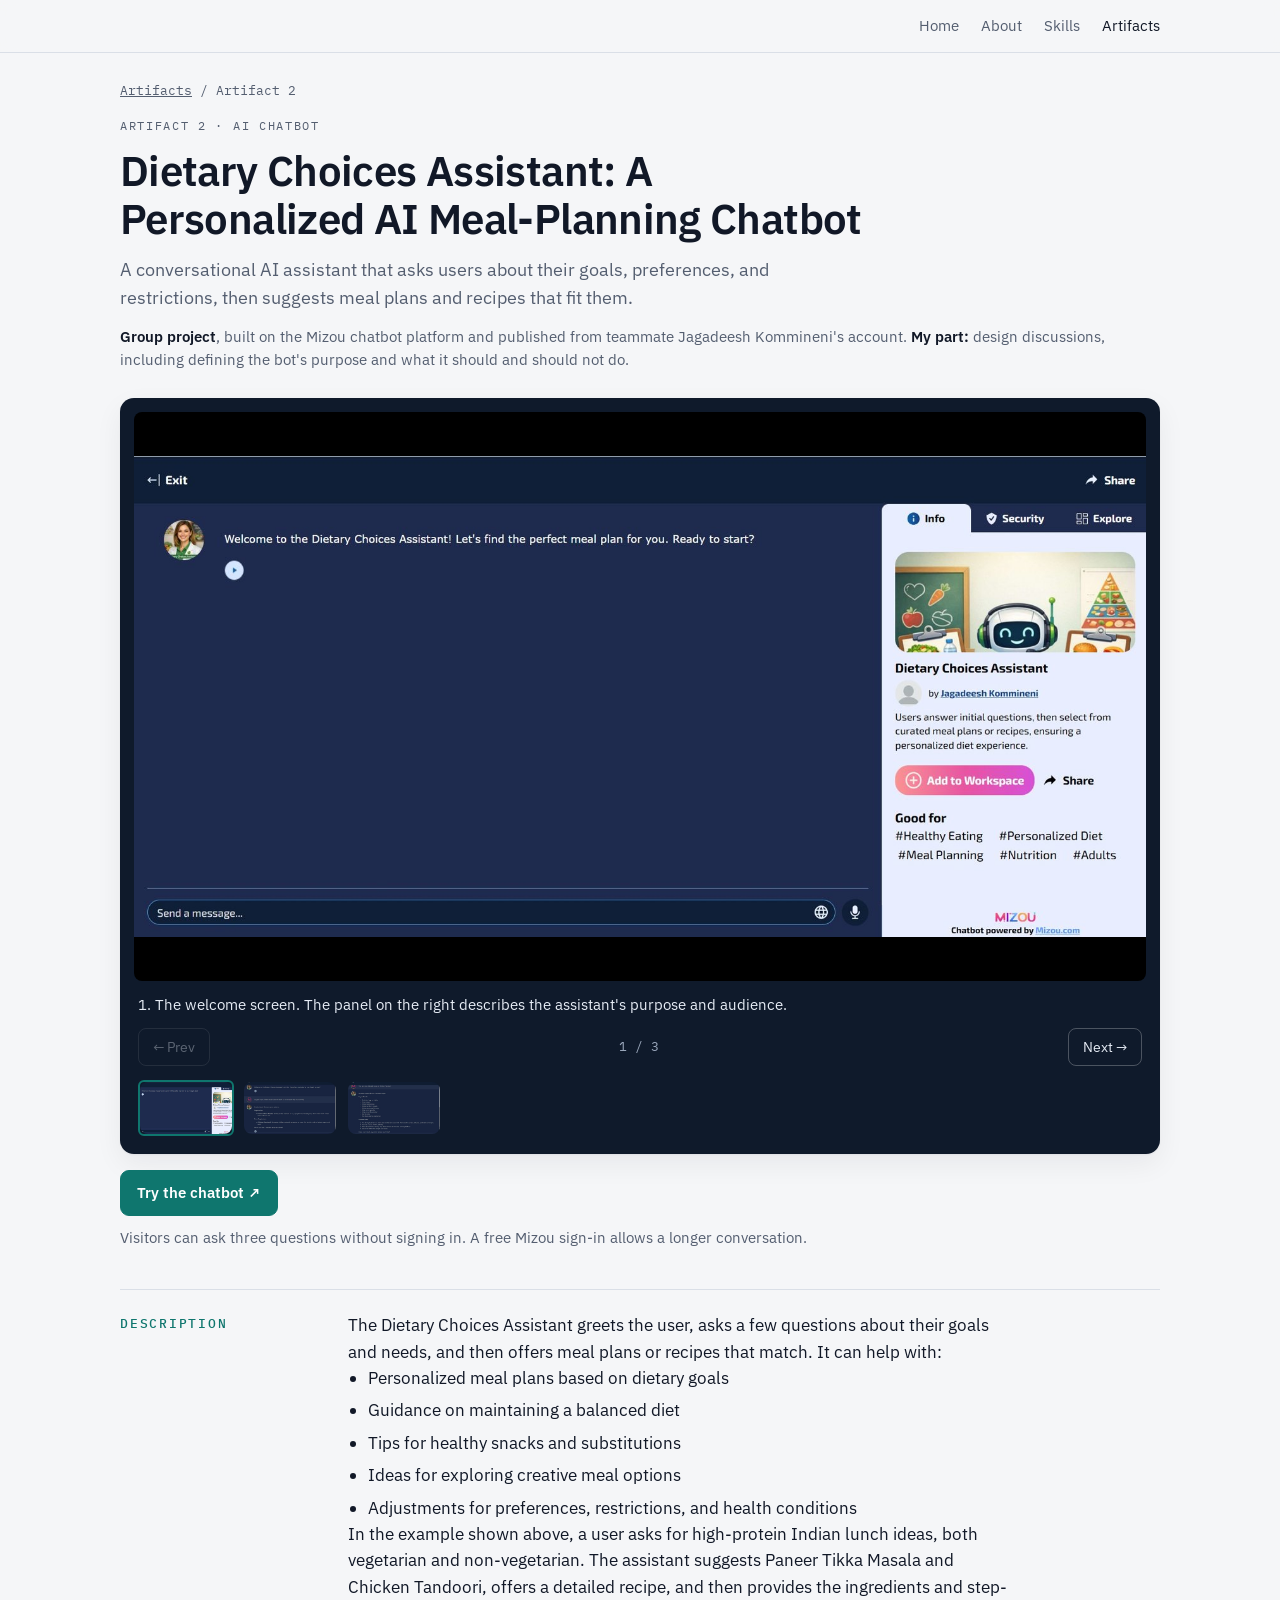
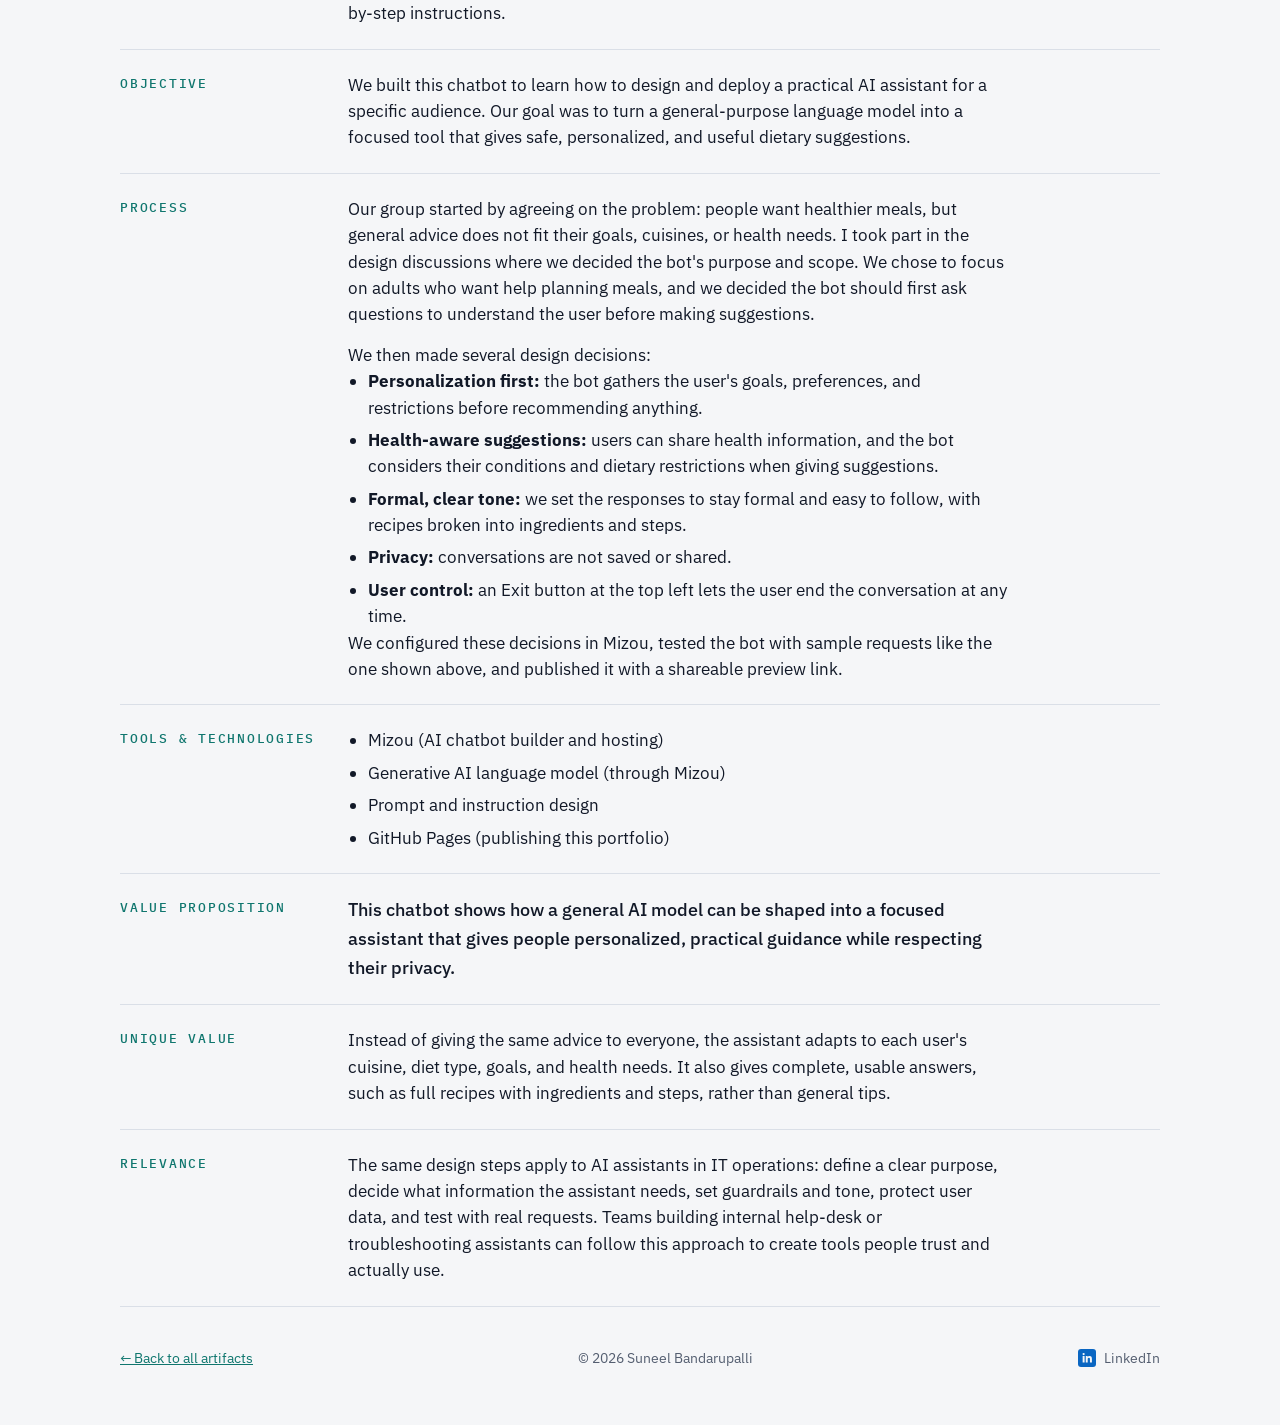
==== artifacts/dietary-choices-assistant/index.html @ efc58084 "Add Artifact 2: Dietary Choices Assistant chatbot" ====
<!doctype html>
<html lang="en">
<head>
<meta charset="utf-8">
<meta name="viewport" content="width=device-width,initial-scale=1">
<title>Dietary Choices Assistant | Suneel Bandarupalli</title>
<meta name="description" content="Artifact 2: an AI chatbot that gives personalized meal plans and recipes based on each user's goals, preferences, and dietary restrictions.">
<link rel="preconnect" href="https://fonts.googleapis.com">
<link rel="preconnect" href="https://fonts.gstatic.com" crossorigin>
<link rel="stylesheet" href="https://fonts.googleapis.com/css2?family=IBM+Plex+Mono:wght@400;500&family=IBM+Plex+Sans:wght@400;500;600&display=swap">
<link rel="stylesheet" href="../../assets/css/style.css">
</head>
<body>

<nav class="nav" aria-label="Main">
  <div class="wrap">
    <ul>
      <li><a href="../../">Home</a></li>
      <li><a href="../../#about">About</a></li>
      <li><a href="../../#skills">Skills</a></li>
      <li><a href="../../#artifacts" aria-current="page">Artifacts</a></li>
    </ul>
  </div>
</nav>

<main class="wrap">
  <p class="crumbs"><a href="../../#artifacts">Artifacts</a> / Artifact 2</p>

  <div class="art-head">
    <span class="label">Artifact 2 · AI chatbot</span>
    <h1>Dietary Choices Assistant: A Personalized AI Meal-Planning Chatbot</h1>
    <p class="intro">A conversational AI assistant that asks users about their goals, preferences, and restrictions, then suggests meal plans and recipes that fit them.</p>
    <p class="team"><b>Group project</b>, built on the Mizou chatbot platform and published from teammate Jagadeesh Kommineni's account. <b>My part:</b> design discussions, including defining the bot's purpose and what it should and should not do.</p>
  </div>

  <div class="viewer" id="viewer">
    <figure>
      <img id="slide" src="screens/screen-1.jpg" alt="">
    </figure>
    <p class="caption" id="caption" aria-live="polite"></p>
    <div class="vbar">
      <button type="button" id="prev" aria-label="Previous screenshot">← Prev</button>
      <span class="count" id="count">1 / 3</span>
      <button type="button" id="next" aria-label="Next screenshot">Next →</button>
    </div>
    <div class="thumbs" id="thumbs" aria-label="All screenshots"></div>
  </div>
  <div class="actions">
    <a class="btn primary" href="https://mizou.com/preview-bot?ID=164544" target="_blank" rel="noopener">Try the chatbot ↗</a>
  </div>
  <p class="note">Visitors can ask three questions without signing in. A free Mizou sign-in allows a longer conversation.</p>

  <div class="fields">
    <section class="field">
      <h2>Description</h2>
      <div class="prose">
        <p>The Dietary Choices Assistant greets the user, asks a few questions about their goals and needs, and then offers meal plans or recipes that match. It can help with:</p>
        <ul>
          <li>Personalized meal plans based on dietary goals</li>
          <li>Guidance on maintaining a balanced diet</li>
          <li>Tips for healthy snacks and substitutions</li>
          <li>Ideas for exploring creative meal options</li>
          <li>Adjustments for preferences, restrictions, and health conditions</li>
        </ul>
        <p>In the example shown above, a user asks for high-protein Indian lunch ideas, both vegetarian and non-vegetarian. The assistant suggests Paneer Tikka Masala and Chicken Tandoori, offers a detailed recipe, and then provides the ingredients and step-by-step instructions.</p>
      </div>
    </section>

    <section class="field">
      <h2>Objective</h2>
      <div class="prose"><p>We built this chatbot to learn how to design and deploy a practical AI assistant for a specific audience. Our goal was to turn a general-purpose language model into a focused tool that gives safe, personalized, and useful dietary suggestions.</p></div>
    </section>

    <section class="field">
      <h2>Process</h2>
      <div class="prose">
        <p>Our group started by agreeing on the problem: people want healthier meals, but general advice does not fit their goals, cuisines, or health needs. I took part in the design discussions where we decided the bot's purpose and scope. We chose to focus on adults who want help planning meals, and we decided the bot should first ask questions to understand the user before making suggestions.</p>
        <p>We then made several design decisions:</p>
        <ul>
          <li><b>Personalization first:</b> the bot gathers the user's goals, preferences, and restrictions before recommending anything.</li>
          <li><b>Health-aware suggestions:</b> users can share health information, and the bot considers their conditions and dietary restrictions when giving suggestions.</li>
          <li><b>Formal, clear tone:</b> we set the responses to stay formal and easy to follow, with recipes broken into ingredients and steps.</li>
          <li><b>Privacy:</b> conversations are not saved or shared.</li>
          <li><b>User control:</b> an Exit button at the top left lets the user end the conversation at any time.</li>
        </ul>
        <p>We configured these decisions in Mizou, tested the bot with sample requests like the one shown above, and published it with a shareable preview link.</p>
      </div>
    </section>

    <section class="field">
      <h2>Tools &amp; Technologies</h2>
      <div class="prose">
        <ul>
          <li>Mizou (AI chatbot builder and hosting)</li>
          <li>Generative AI language model (through Mizou)</li>
          <li>Prompt and instruction design</li>
          <li>GitHub Pages (publishing this portfolio)</li>
        </ul>
      </div>
    </section>

    <section class="field">
      <h2>Value Proposition</h2>
      <div class="prose"><p class="vpq">This chatbot shows how a general AI model can be shaped into a focused assistant that gives people personalized, practical guidance while respecting their privacy.</p></div>
    </section>

    <section class="field">
      <h2>Unique Value</h2>
      <div class="prose"><p>Instead of giving the same advice to everyone, the assistant adapts to each user's cuisine, diet type, goals, and health needs. It also gives complete, usable answers, such as full recipes with ingredients and steps, rather than general tips.</p></div>
    </section>

    <section class="field">
      <h2>Relevance</h2>
      <div class="prose"><p>The same design steps apply to AI assistants in IT operations: define a clear purpose, decide what information the assistant needs, set guardrails and tone, protect user data, and test with real requests. Teams building internal help-desk or troubleshooting assistants can follow this approach to create tools people trust and actually use.</p></div>
    </section>
  </div>
</main>

<footer>
  <div class="wrap">
    <a href="../../#artifacts">← Back to all artifacts</a>
    <span>© 2026 Suneel Bandarupalli</span>
    <span class="links"><a href="https://www.linkedin.com/in/suneelb/" target="_blank" rel="noopener" aria-label="LinkedIn profile"><svg class="li-icon" viewBox="0 0 24 24" width="18" height="18" aria-hidden="true" focusable="false"><rect width="24" height="24" rx="4" fill="currentColor"/><path fill="var(--bg)" d="M6.2 9.4h2.6V18H6.2zM7.5 5.3a1.5 1.5 0 1 1 0 3 1.5 1.5 0 0 1 0-3zM10.4 9.4h2.5v1.2h.04c.35-.66 1.2-1.36 2.47-1.36 2.64 0 3.13 1.74 3.13 4V18h-2.6v-4.2c0-1-.02-2.3-1.4-2.3-1.4 0-1.6 1.1-1.6 2.2V18h-2.6z"/></svg><span>LinkedIn</span></a></span>
  </div>
</footer>

<script>
(() => {
  const S = [
    { src: "screens/screen-1.jpg", cap: "1. The welcome screen. The panel on the right describes the assistant's purpose and audience." },
    { src: "screens/screen-2.jpg", cap: "2. A user asks for high-protein Indian lunch ideas, and the assistant offers vegetarian and non-vegetarian options." },
    { src: "screens/screen-3.jpg", cap: "3. The assistant provides a complete recipe with ingredients and step-by-step instructions." }
  ];
  const N = S.length;
  const img = document.getElementById("slide");
  const cap = document.getElementById("caption");
  const count = document.getElementById("count");
  const prev = document.getElementById("prev");
  const next = document.getElementById("next");
  const thumbs = document.getElementById("thumbs");
  let i = 1;
  const btns = S.map((s, idx) => {
    const b = document.createElement("button");
    b.type = "button";
    b.setAttribute("aria-label", "Go to screenshot " + (idx + 1));
    b.innerHTML = '<img src="' + s.src + '" alt="" loading="lazy">';
    b.addEventListener("click", () => show(idx + 1));
    thumbs.appendChild(b);
    return b;
  });
  function show(k) {
    i = Math.min(N, Math.max(1, k));
    img.src = S[i - 1].src;
    img.alt = S[i - 1].cap;
    cap.textContent = S[i - 1].cap;
    count.textContent = i + " / " + N;
    prev.disabled = i === 1;
    next.disabled = i === N;
    btns.forEach((b, idx) => b.setAttribute("aria-current", String(idx + 1 === i)));
  }
  prev.addEventListener("click", () => show(i - 1));
  next.addEventListener("click", () => show(i + 1));
  document.addEventListener("keydown", e => {
    if (e.key === "ArrowLeft") show(i - 1);
    if (e.key === "ArrowRight") show(i + 1);
  });
  show(1);
})();
</script>
</body>
</html>
---- assets/css/style.css ----
/* Suneel Bandarupalli — portfolio
   Ops-console flavour: ink navy, a single signal-teal accent, mono labels. */
:root{
  --bg:#F5F6F8; --surface:#FFFFFF; --sunk:#ECEEF2; --ink:#111827; --muted:#545E70;
  --line:#DADFE7; --accent:#0F766E; --accent-ink:#FFFFFF; --accent-soft:#DDF1EE;
  --band:#0F1A2B; --band-ink:#E6ECF5; --band-muted:#9AA7BB;
  --shadow:0 1px 2px rgba(17,24,39,.05),0 10px 28px rgba(17,24,39,.06);
  --sans:"IBM Plex Sans",-apple-system,BlinkMacSystemFont,"Segoe UI",Helvetica,Arial,sans-serif;
  --mono:"IBM Plex Mono",ui-monospace,SFMono-Regular,Menlo,Consolas,monospace;
  color-scheme:light;
}
@media (prefers-color-scheme:dark){
  :root{
    --bg:#0D1219; --surface:#151C26; --sunk:#1B2430; --ink:#E7ECF3; --muted:#9AA6B6;
    --line:#26303D; --accent:#4FD1C0; --accent-ink:#06201D; --accent-soft:#11302D;
    --band:#0A0F16; --band-ink:#E7ECF3; --band-muted:#8C98AA;
    --shadow:0 1px 2px rgba(0,0,0,.4),0 10px 28px rgba(0,0,0,.3);
    color-scheme:dark;
  }
}
*{box-sizing:border-box}
html{scroll-behavior:smooth}
body{margin:0;background:var(--bg);color:var(--ink);font-family:var(--sans);font-size:16.5px;line-height:1.6;-webkit-font-smoothing:antialiased}
img{max-width:100%;display:block}
a{color:var(--accent)}
h1,h2,h3{line-height:1.15;margin:0;text-wrap:balance}
p{margin:0}
.wrap{max-width:1080px;margin:0 auto;padding-left:max(20px,env(safe-area-inset-left,0px));padding-right:max(20px,env(safe-area-inset-right,0px))}
.label{font-family:var(--mono);font-size:12px;letter-spacing:.14em;text-transform:uppercase;color:var(--muted)}

/* nav */
.nav{position:sticky;top:0;z-index:20;background:color-mix(in srgb,var(--bg) 88%,transparent);backdrop-filter:blur(8px);border-bottom:1px solid var(--line)}
.nav .wrap{display:flex;align-items:center;justify-content:space-between;gap:16px;padding-block:14px}
.brand{font-weight:600;text-decoration:none;color:var(--ink);letter-spacing:-.01em}
.brand span{font-family:var(--mono);font-size:12px;color:var(--accent);margin-left:8px;letter-spacing:.06em}
.nav ul{list-style:none;display:flex;gap:22px;margin:0;padding:0;font-size:15px}
.nav a{color:var(--muted);text-decoration:none}
.nav a:hover,.nav a[aria-current="page"]{color:var(--ink)}

/* hero band */
.hero{background:var(--band);color:var(--band-ink)}
.hero .wrap{padding-block:72px 64px;display:grid;gap:28px}
.hero .label{color:var(--band-muted)}
.hero h1{font-size:clamp(36px,6vw,60px);font-weight:600;letter-spacing:-.02em}
.hero .role{font-size:clamp(17px,2.4vw,20px);color:var(--band-muted);max-width:52ch}
.status{display:inline-flex;align-items:center;gap:10px;font-family:var(--mono);font-size:13px;color:var(--band-muted)}
.status i{width:9px;height:9px;border-radius:50%;background:#34D399;box-shadow:0 0 0 4px rgba(52,211,153,.18)}

/* sections */
section.block{padding-block:56px;border-bottom:1px solid var(--line)}
section.block h2{font-size:clamp(24px,3.4vw,30px);font-weight:600;letter-spacing:-.01em;margin:8px 0 18px}
.two{display:grid;grid-template-columns:minmax(0,1.4fr) minmax(0,1fr);gap:40px;align-items:start}
@media (max-width:820px){.two{grid-template-columns:1fr}}
.prose p+p{margin-top:14px}
.prose{max-width:66ch}

.vp{background:var(--surface);border:1px solid var(--line);border-left:4px solid var(--accent);border-radius:10px;padding:22px 24px;box-shadow:var(--shadow);font-size:18px;line-height:1.55}
.chips{display:flex;flex-wrap:wrap;gap:8px;margin-top:6px}
.chip{font-family:var(--mono);font-size:12.5px;padding:6px 11px;border-radius:999px;background:var(--sunk);color:var(--ink);border:1px solid var(--line)}
.facts{display:grid;gap:14px;margin:0}
.facts div{background:var(--surface);border:1px solid var(--line);border-radius:10px;padding:14px 16px}
.facts dt{font-family:var(--mono);font-size:12px;letter-spacing:.1em;text-transform:uppercase;color:var(--muted)}
.facts dd{margin:4px 0 0;font-weight:500}

/* artifact cards */
.grid{display:grid;grid-template-columns:repeat(auto-fill,minmax(300px,1fr));gap:20px}
.card{display:flex;flex-direction:column;background:var(--surface);border:1px solid var(--line);border-radius:12px;overflow:hidden;box-shadow:var(--shadow);text-decoration:none;color:inherit;transition:transform .15s ease,border-color .15s ease}
.card:hover{transform:translateY(-2px);border-color:var(--accent)}
.card img{aspect-ratio:16/9;object-fit:cover;width:100%;border-bottom:1px solid var(--line)}
.card .body{padding:18px 20px 20px;display:grid;gap:8px}
.card h3{font-size:19px;font-weight:600}
.card p{color:var(--muted);font-size:15px}
.card .more{font-family:var(--mono);font-size:13px;color:var(--accent);margin-top:4px}
.note{margin-top:18px;color:var(--muted);font-size:14.5px}

/* artifact page */
.crumbs{font-family:var(--mono);font-size:13px;color:var(--muted);padding-top:28px}
.crumbs a{color:var(--muted)}
.art-head{padding-block:14px 26px;display:grid;gap:12px}
.art-head h1{font-size:clamp(28px,4.6vw,42px);font-weight:600;letter-spacing:-.015em}
.art-head .intro{font-size:18px;color:var(--muted);max-width:62ch}
.team{font-size:14.5px;color:var(--muted)}
.team b{color:var(--ink);font-weight:600}

.viewer{background:var(--band);border-radius:14px;padding:14px;box-shadow:var(--shadow)}
.viewer figure{margin:0;position:relative}
.viewer img{width:100%;aspect-ratio:16/9;object-fit:contain;border-radius:8px;background:#000}
.vbar{display:flex;align-items:center;justify-content:space-between;gap:12px;padding:12px 4px 2px;color:var(--band-ink);flex-wrap:wrap}
.vbar button{font:inherit;font-size:14px;background:transparent;color:var(--band-ink);border:1px solid rgba(255,255,255,.25);border-radius:8px;padding:7px 14px;cursor:pointer}
.vbar button:hover{border-color:#fff}
.vbar button:disabled{opacity:.35;cursor:default}
.count{font-family:var(--mono);font-size:13px;color:var(--band-muted)}
.thumbs{display:flex;gap:8px;overflow-x:auto;padding:12px 4px 4px}
.thumbs button{flex:0 0 auto;width:96px;padding:0;border:2px solid transparent;border-radius:6px;overflow:hidden;cursor:pointer;background:none;opacity:.6}
.thumbs button[aria-current="true"]{border-color:var(--accent);opacity:1}
.thumbs img{aspect-ratio:16/9;object-fit:cover}
.actions{display:flex;flex-wrap:wrap;gap:10px;margin-top:16px}
.btn{display:inline-flex;align-items:center;gap:8px;font-weight:600;font-size:15px;padding:10px 16px;border-radius:9px;text-decoration:none;border:1px solid var(--accent)}
.btn.primary{background:var(--accent);color:var(--accent-ink)}
.btn.ghost{color:var(--accent);background:transparent}

.fields{display:grid;gap:0;margin-top:40px;border-top:1px solid var(--line)}
.field{display:grid;grid-template-columns:200px minmax(0,1fr);gap:28px;padding-block:22px;border-bottom:1px solid var(--line)}
.field h2{font-family:var(--mono);font-size:12.5px;letter-spacing:.14em;text-transform:uppercase;color:var(--accent);font-weight:500;padding-top:4px}
.field .prose{font-size:16.5px}
.field ul{margin:0;padding-left:20px}
.field li+li{margin-top:6px}
.refs p{padding-left:2em;text-indent:-2em}
.refs p+p{margin-top:10px}
.vpq{font-size:18px;font-weight:500;color:var(--ink)}
@media (max-width:720px){.field{grid-template-columns:1fr;gap:8px}}

footer{padding-block:40px 56px;color:var(--muted);font-size:14px}
footer .wrap{display:flex;flex-wrap:wrap;justify-content:space-between;gap:12px}
.prose,.refs p{overflow-wrap:anywhere}
.field>*,.viewer,.thumbs{min-width:0}

/* skills */
.skills{display:grid;grid-template-columns:repeat(auto-fill,minmax(300px,1fr));gap:16px}
.skillset{background:var(--surface);border:1px solid var(--line);border-radius:12px;padding:18px 20px;box-shadow:var(--shadow);display:grid;gap:12px;align-content:start}
.skillset h3{font-family:var(--mono);font-size:12.5px;letter-spacing:.12em;text-transform:uppercase;color:var(--accent);font-weight:500}
.path{display:grid;gap:0;margin:0;padding:0;list-style:none;border-left:2px solid var(--line)}
.path li{position:relative;padding:0 0 18px 20px}
.path li:last-child{padding-bottom:0}
.path li::before{content:"";position:absolute;left:-7px;top:6px;width:12px;height:12px;border-radius:50%;background:var(--bg);border:2px solid var(--accent)}
.path b{display:block;font-weight:600}
.path span{color:var(--muted);font-size:14.5px}

/* hero illustration */
.hero{position:relative;overflow:hidden;background:#0F1A2B}
.hero-art{position:absolute;inset:0;width:100%;height:100%}
.hero .wrap{position:relative;padding-block:96px 88px}
@media (max-width:720px){.hero-art{opacity:.3}}
@media (max-width:560px){.brand span{display:none}.nav ul{gap:16px}}
.nav .wrap{justify-content:flex-end}

/* hero identity + footer links */
.hero-id{display:flex!important;align-items:center;gap:36px}
.hero-text{display:grid;gap:22px;min-width:0}
.avatar{width:148px;height:148px;border-radius:50%;object-fit:cover;flex:0 0 auto;border:3px solid rgba(94,234,212,.55);box-shadow:0 0 0 8px rgba(94,234,212,.08),0 12px 30px rgba(0,0,0,.35)}
@media (max-width:720px){.hero-id{flex-direction:column;align-items:flex-start;gap:24px}.avatar{width:112px;height:112px}}
footer .links{display:flex;gap:18px}
footer .links a{color:var(--muted);text-decoration:none}
footer .links a:hover{color:var(--accent)}
.hero-text{max-width:600px}
@media (max-width:720px){.hero-id .avatar{align-self:center}}
@media (max-width:720px){.hero-id{align-items:center;text-align:center}.hero-text{justify-items:center}}
footer .links a{display:inline-flex;align-items:center;gap:8px}
footer .links a:hover .li-icon{color:#0A66C2}
footer .li-icon{color:#0A66C2}
.viewer .caption{color:var(--band-ink);font-size:14.5px;padding:12px 4px 0;margin:0}
.art-head + .viewer + .actions + .note{margin-top:10px}
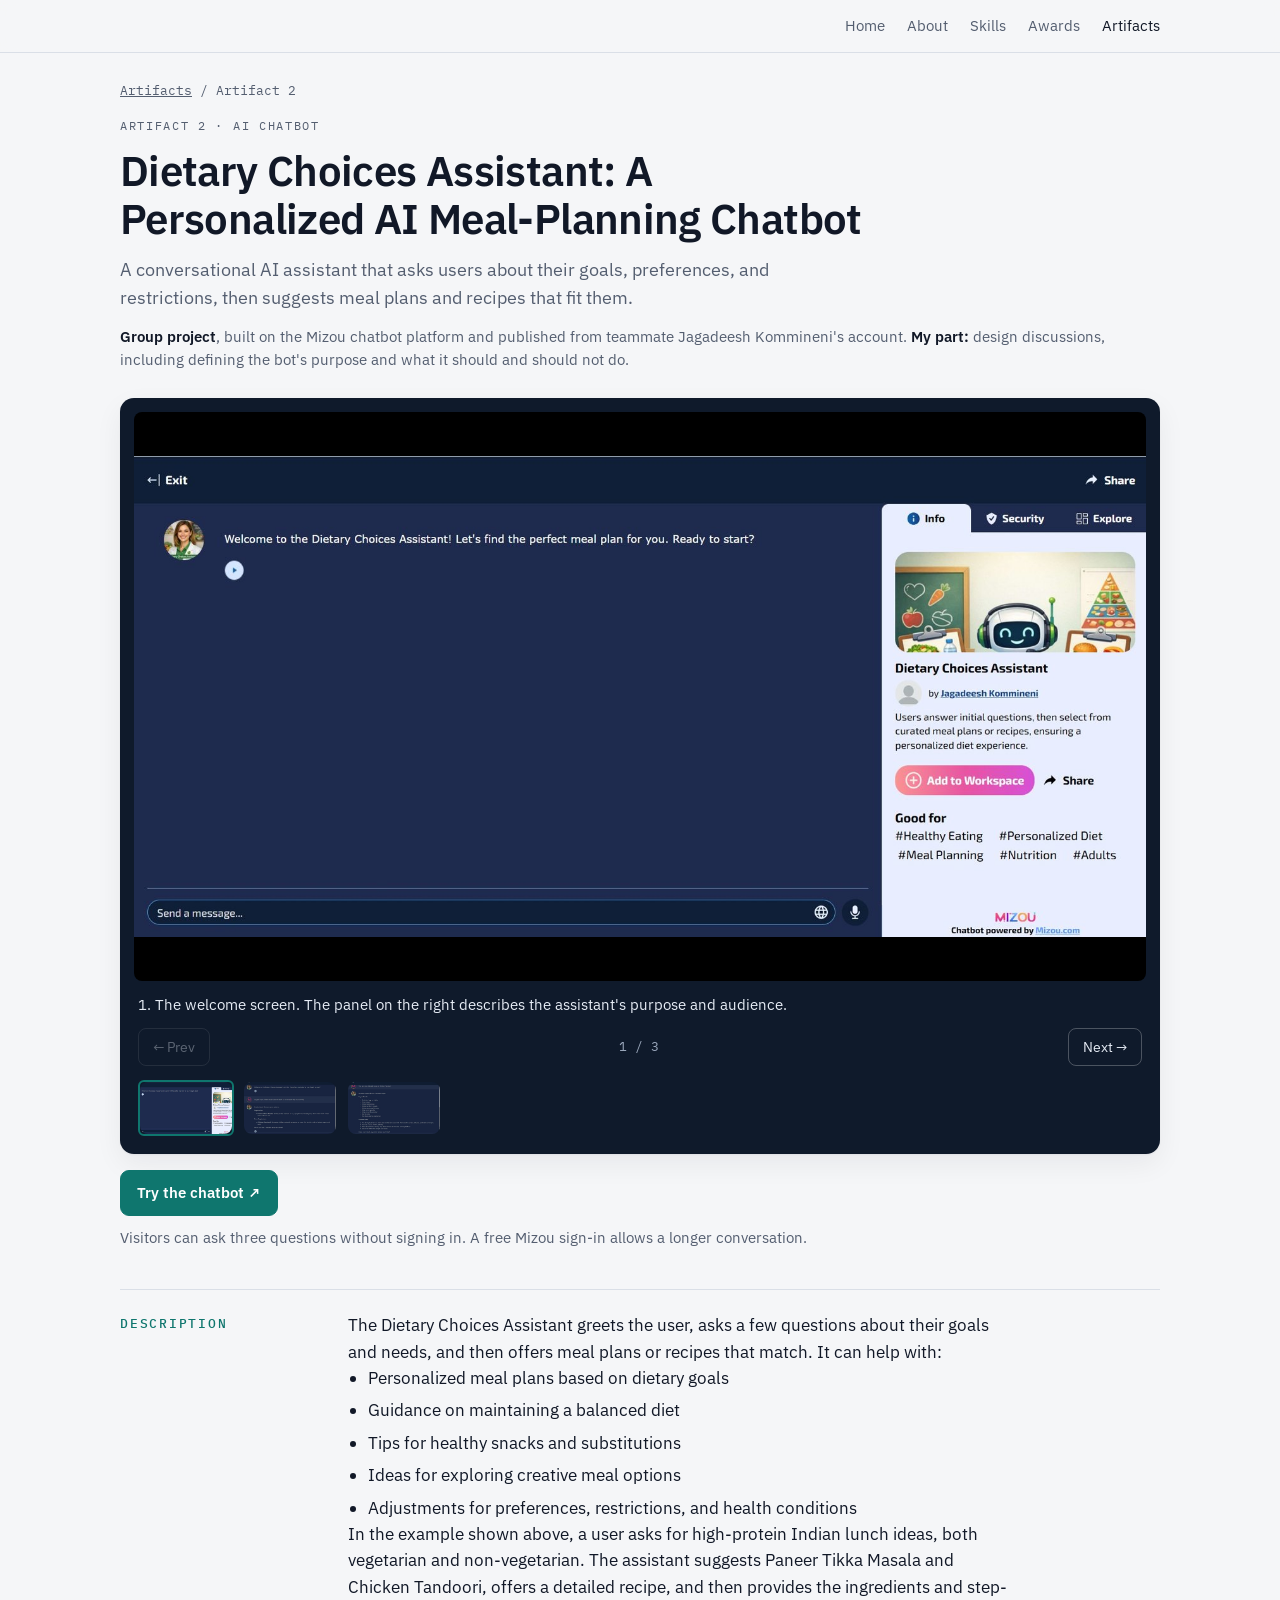
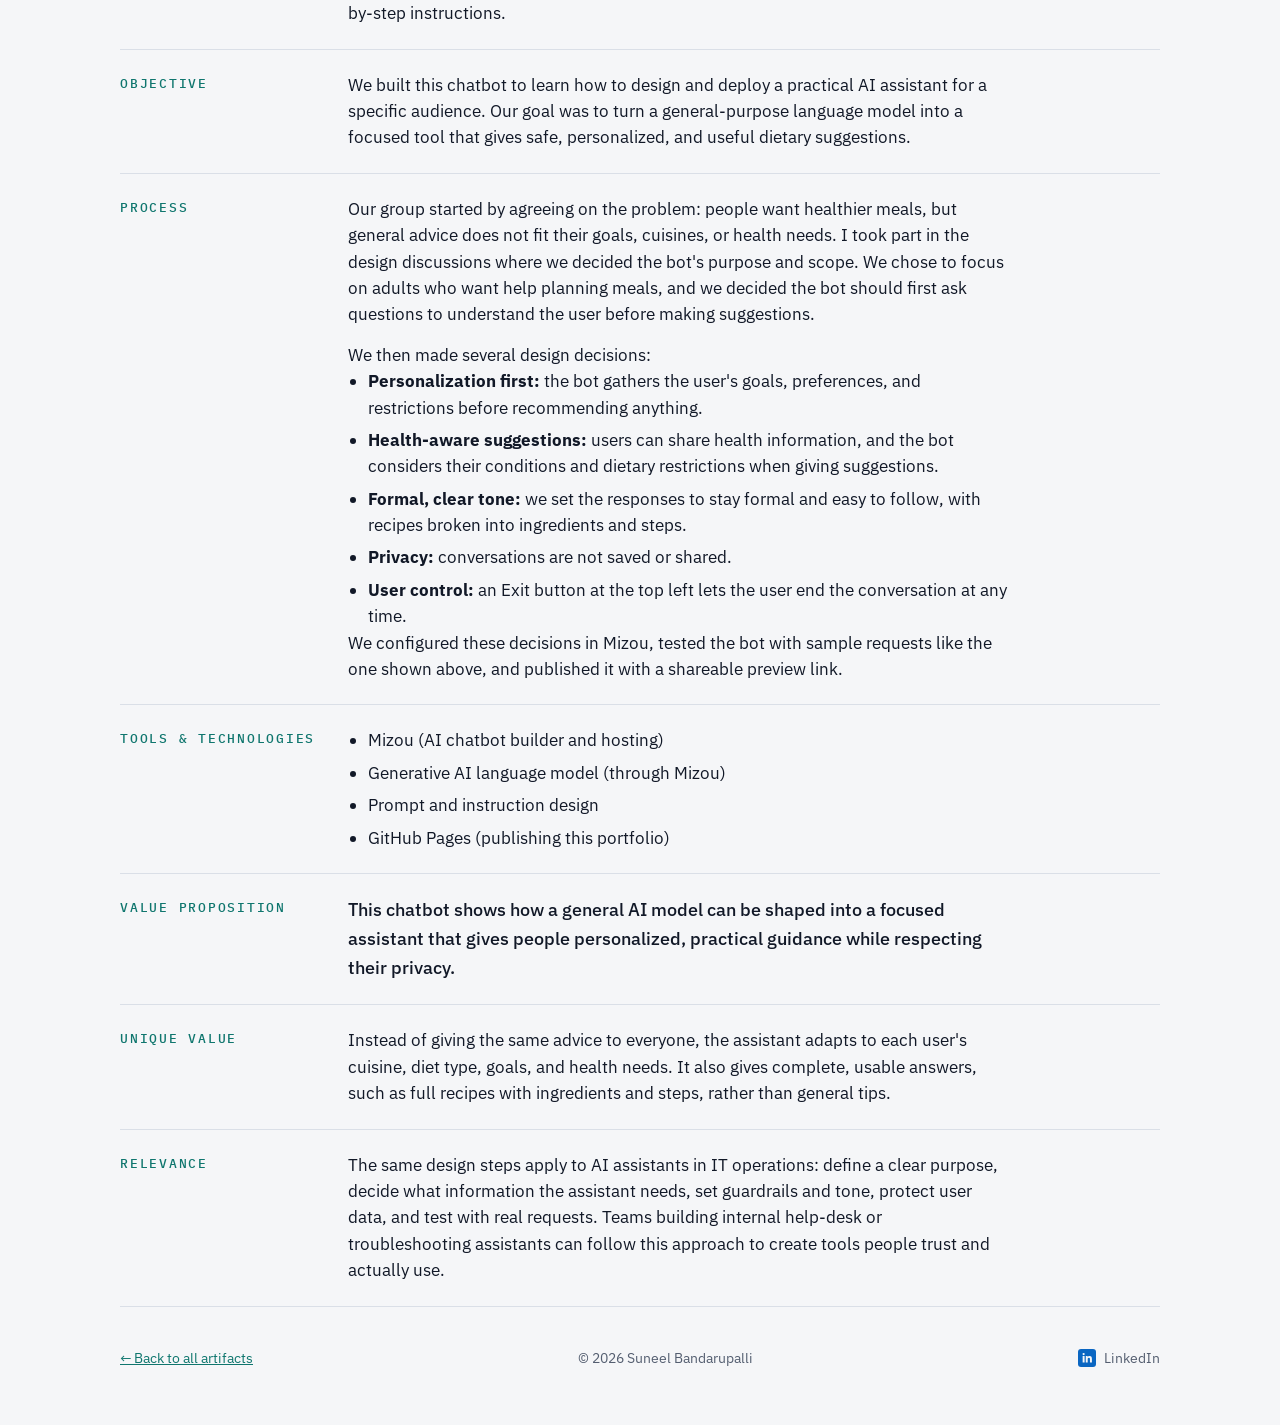
==== commit 0057d149: "Add Awards & Recognition section" ====
--- a/artifacts/dietary-choices-assistant/index.html
+++ b/artifacts/dietary-choices-assistant/index.html
@@ -18,6 +18,7 @@
       <li><a href="../../">Home</a></li>
       <li><a href="../../#about">About</a></li>
       <li><a href="../../#skills">Skills</a></li>
+      <li><a href="../../#awards">Awards</a></li>
       <li><a href="../../#artifacts" aria-current="page">Artifacts</a></li>
     </ul>
   </div>
--- a/assets/css/style.css
+++ b/assets/css/style.css
@@ -150,3 +150,12 @@
 footer .li-icon{color:#0A66C2}
 .viewer .caption{color:var(--band-ink);font-size:14.5px;padding:12px 4px 0;margin:0}
 .art-head + .viewer + .actions + .note{margin-top:10px}
+
+/* awards */
+.awards{display:grid;grid-template-columns:repeat(auto-fill,minmax(280px,1fr));gap:16px}
+.award{position:relative;background:var(--surface);border:1px solid var(--line);border-radius:12px;padding:20px 20px 20px 22px;box-shadow:var(--shadow);display:grid;gap:8px;align-content:start;overflow:hidden}
+.award::before{content:"";position:absolute;left:0;top:0;bottom:0;width:4px;background:var(--accent)}
+.award-org{font-family:var(--mono);font-size:12px;letter-spacing:.12em;text-transform:uppercase;color:var(--accent)}
+.award h3{font-size:18px;font-weight:600}
+.award p{color:var(--muted);font-size:15px}
+@media (max-width:420px){.nav ul{gap:12px;font-size:14px}}
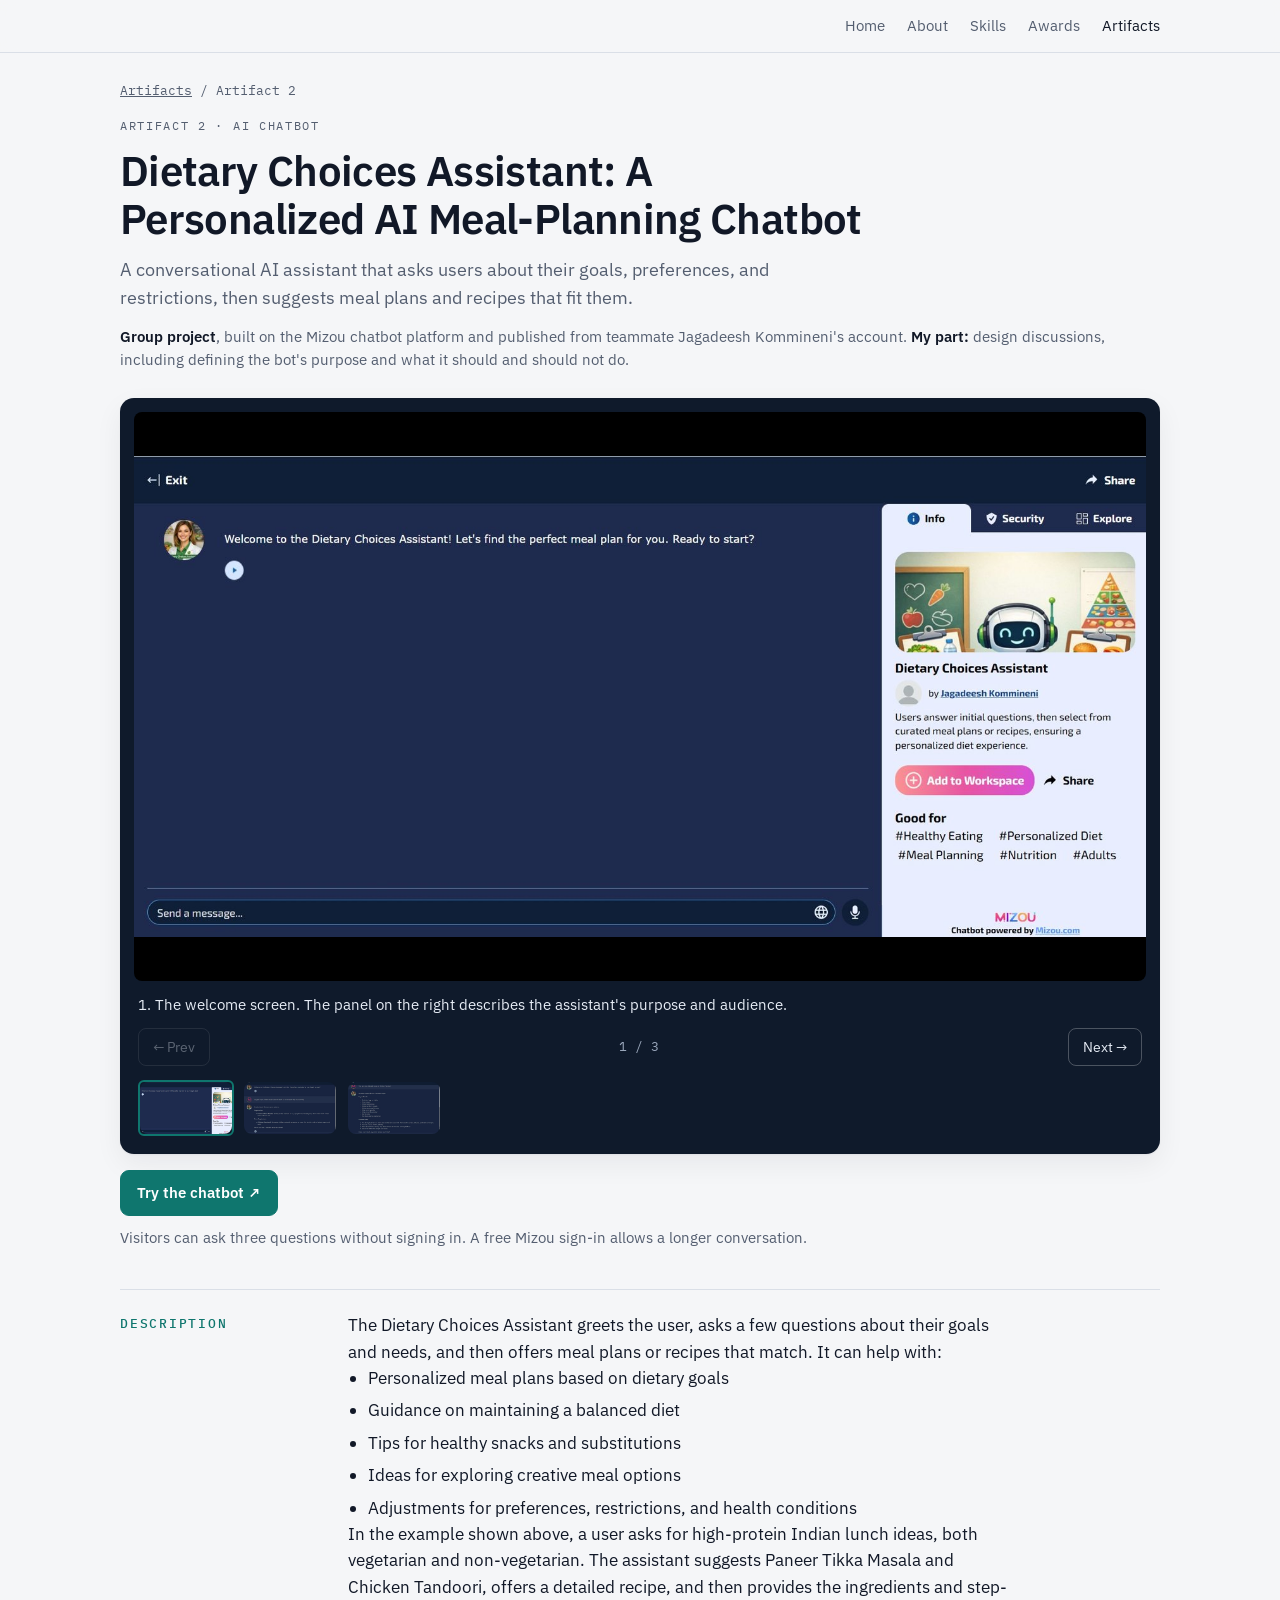
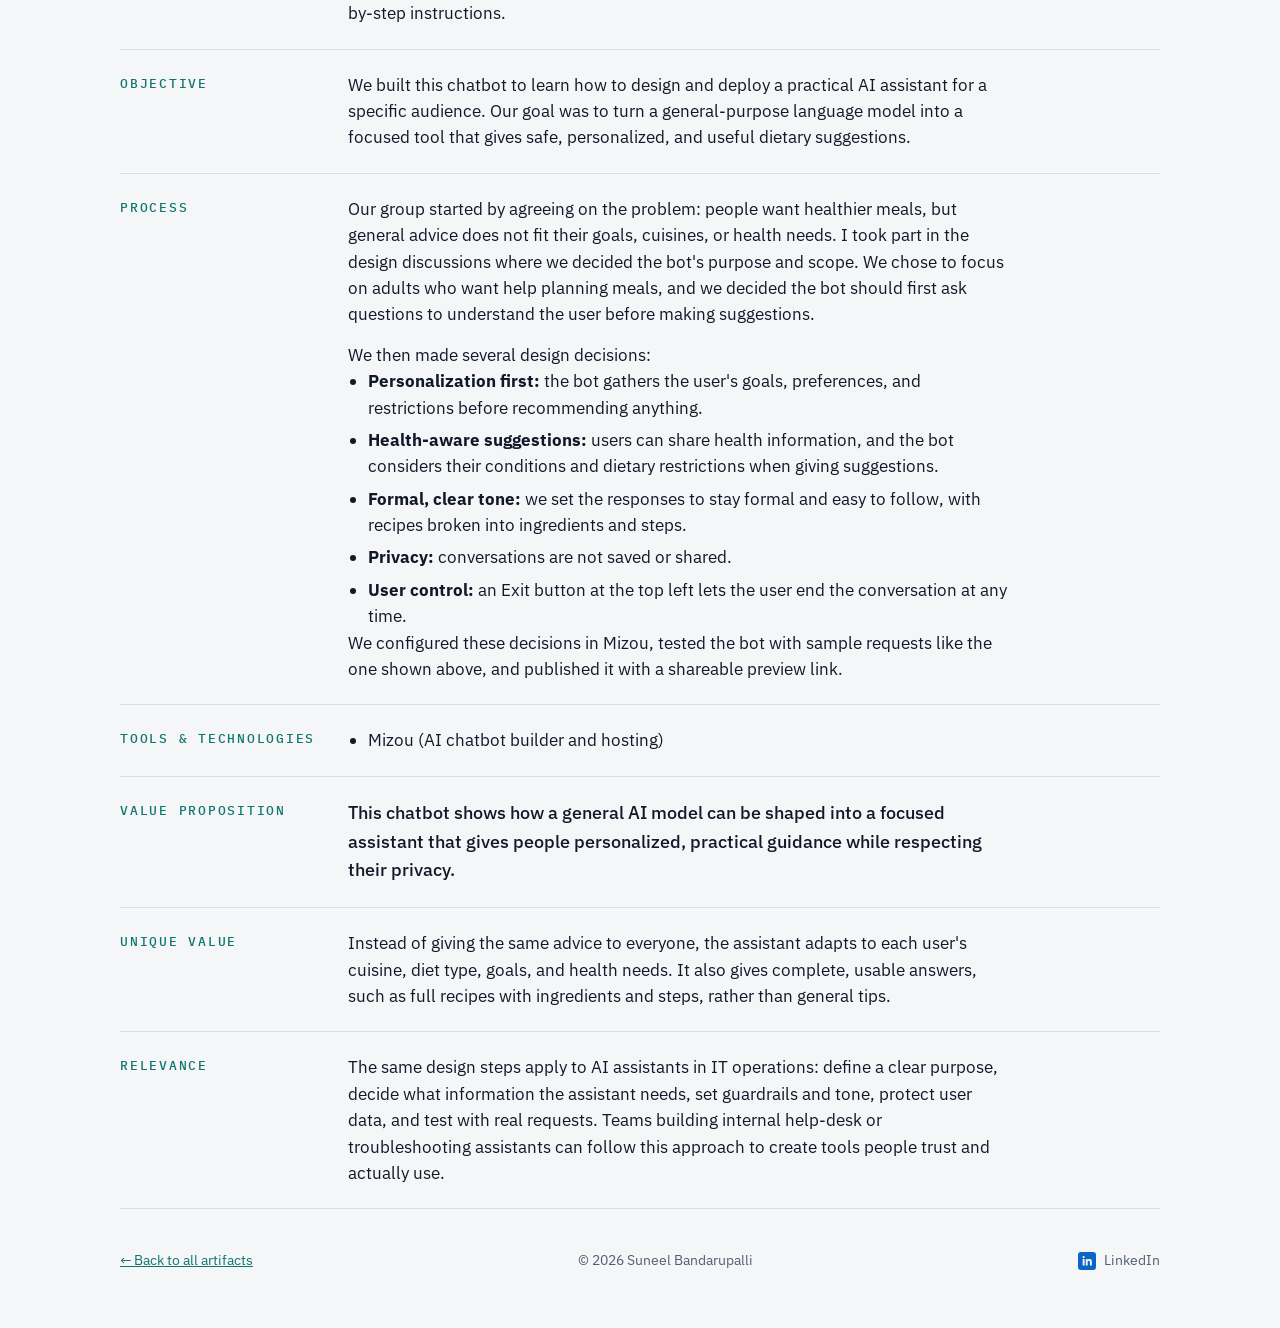
==== commit ade623e1: "Credit USD CS department for 2016-17 award; trim chatbot tools list" ====
--- a/artifacts/dietary-choices-assistant/index.html
+++ b/artifacts/dietary-choices-assistant/index.html
@@ -93,9 +93,6 @@
       <div class="prose">
         <ul>
           <li>Mizou (AI chatbot builder and hosting)</li>
-          <li>Generative AI language model (through Mizou)</li>
-          <li>Prompt and instruction design</li>
-          <li>GitHub Pages (publishing this portfolio)</li>
         </ul>
       </div>
     </section>
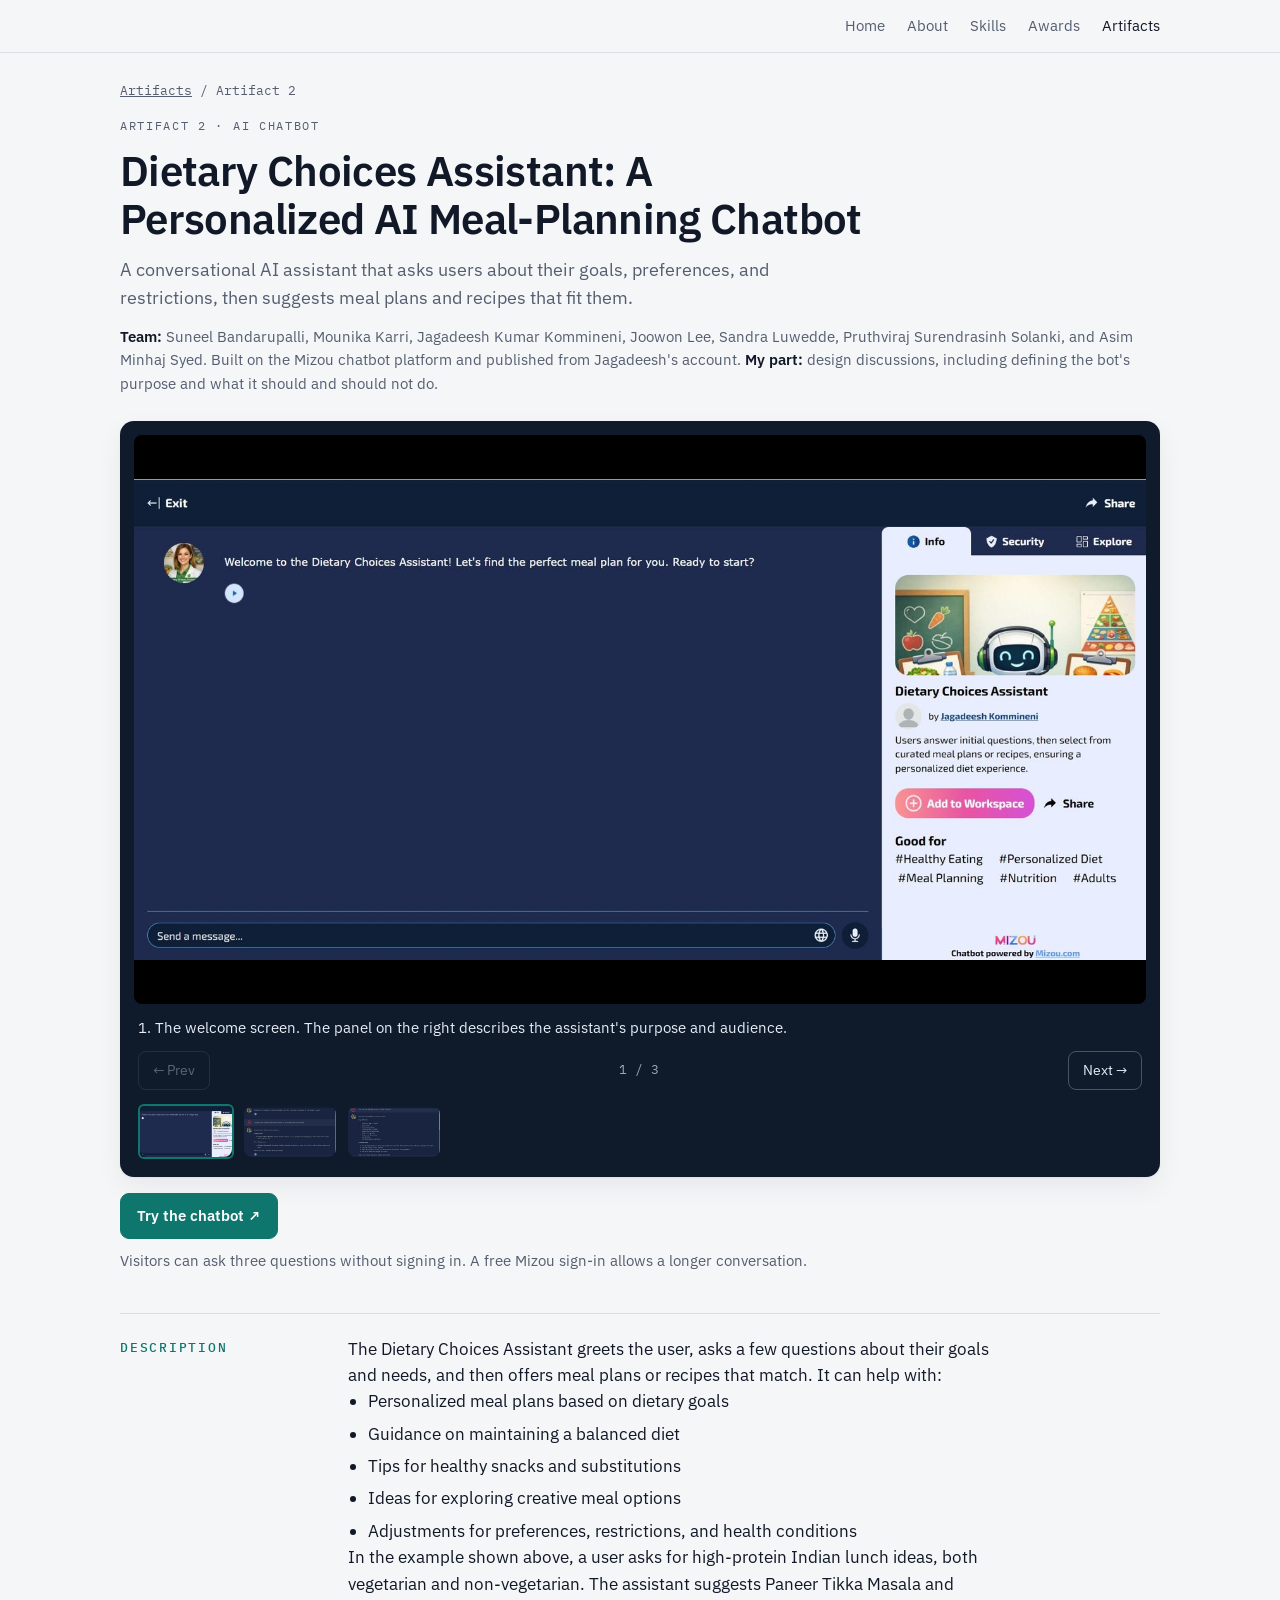
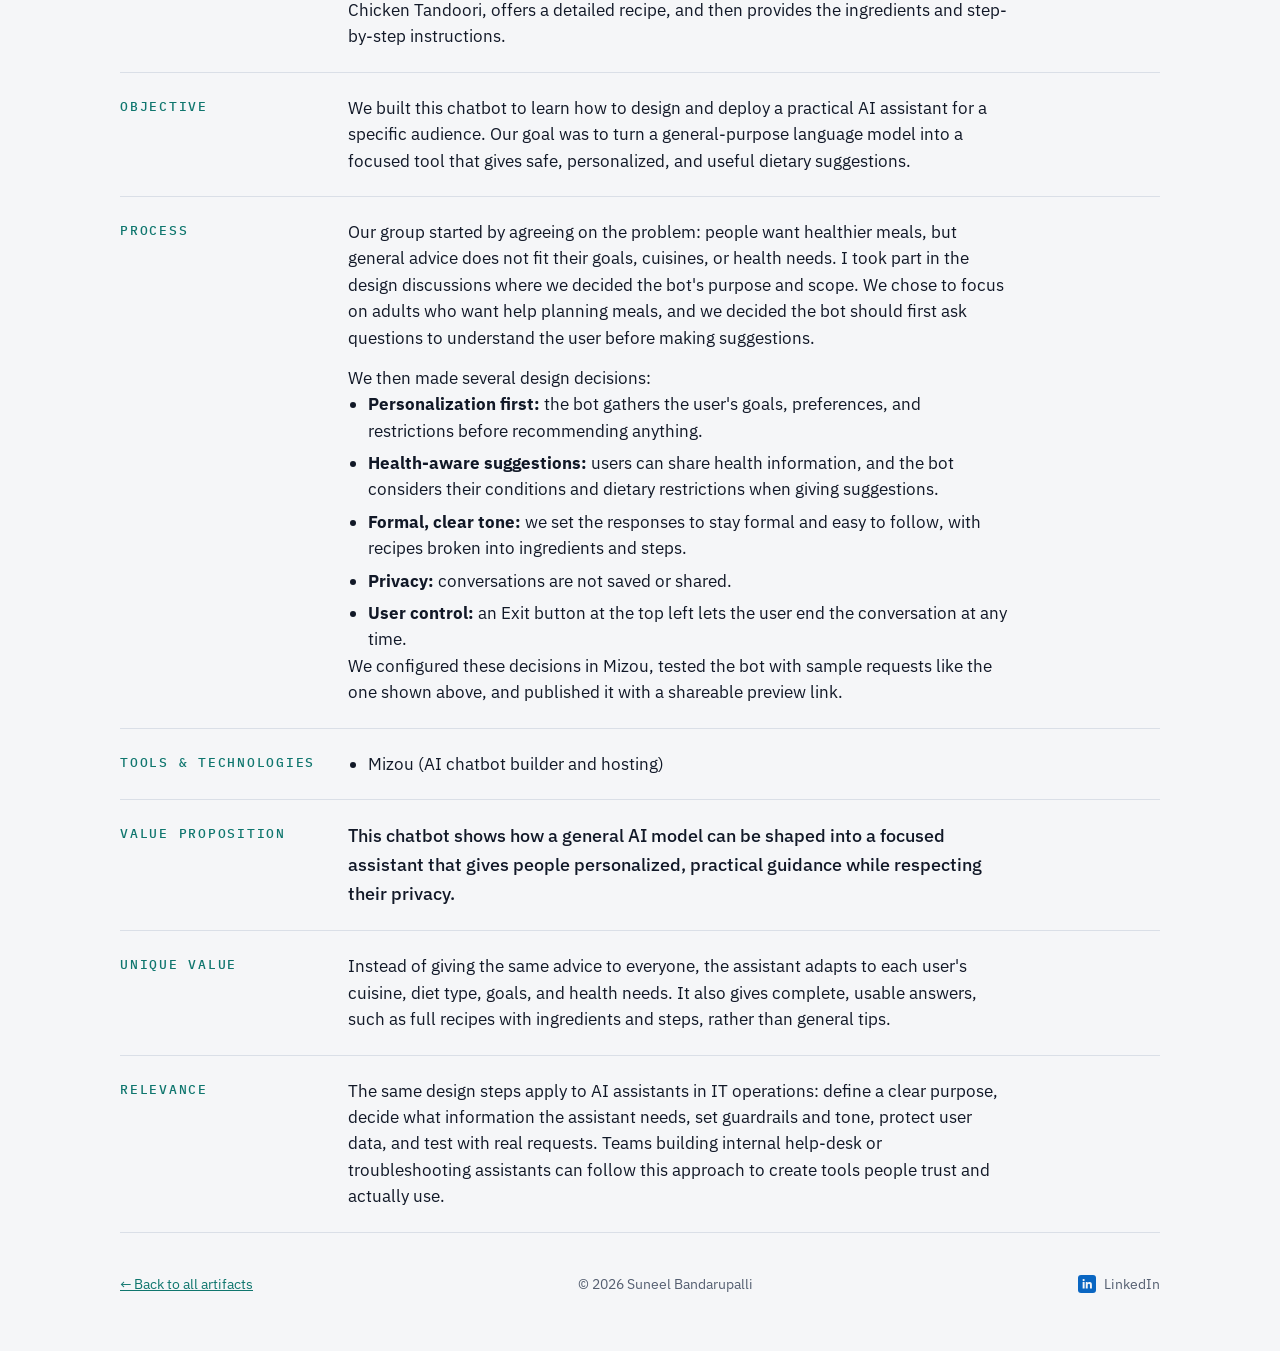
==== commit 475a302d: "List full team on Artifact 2" ====
--- a/artifacts/dietary-choices-assistant/index.html
+++ b/artifacts/dietary-choices-assistant/index.html
@@ -31,7 +31,7 @@
     <span class="label">Artifact 2 · AI chatbot</span>
     <h1>Dietary Choices Assistant: A Personalized AI Meal-Planning Chatbot</h1>
     <p class="intro">A conversational AI assistant that asks users about their goals, preferences, and restrictions, then suggests meal plans and recipes that fit them.</p>
-    <p class="team"><b>Group project</b>, built on the Mizou chatbot platform and published from teammate Jagadeesh Kommineni's account. <b>My part:</b> design discussions, including defining the bot's purpose and what it should and should not do.</p>
+    <p class="team"><b>Team:</b> Suneel Bandarupalli, Mounika Karri, Jagadeesh Kumar Kommineni, Joowon Lee, Sandra Luwedde, Pruthviraj Surendrasinh Solanki, and Asim Minhaj Syed. Built on the Mizou chatbot platform and published from Jagadeesh's account. <b>My part:</b> design discussions, including defining the bot's purpose and what it should and should not do.</p>
   </div>
 
   <div class="viewer" id="viewer">
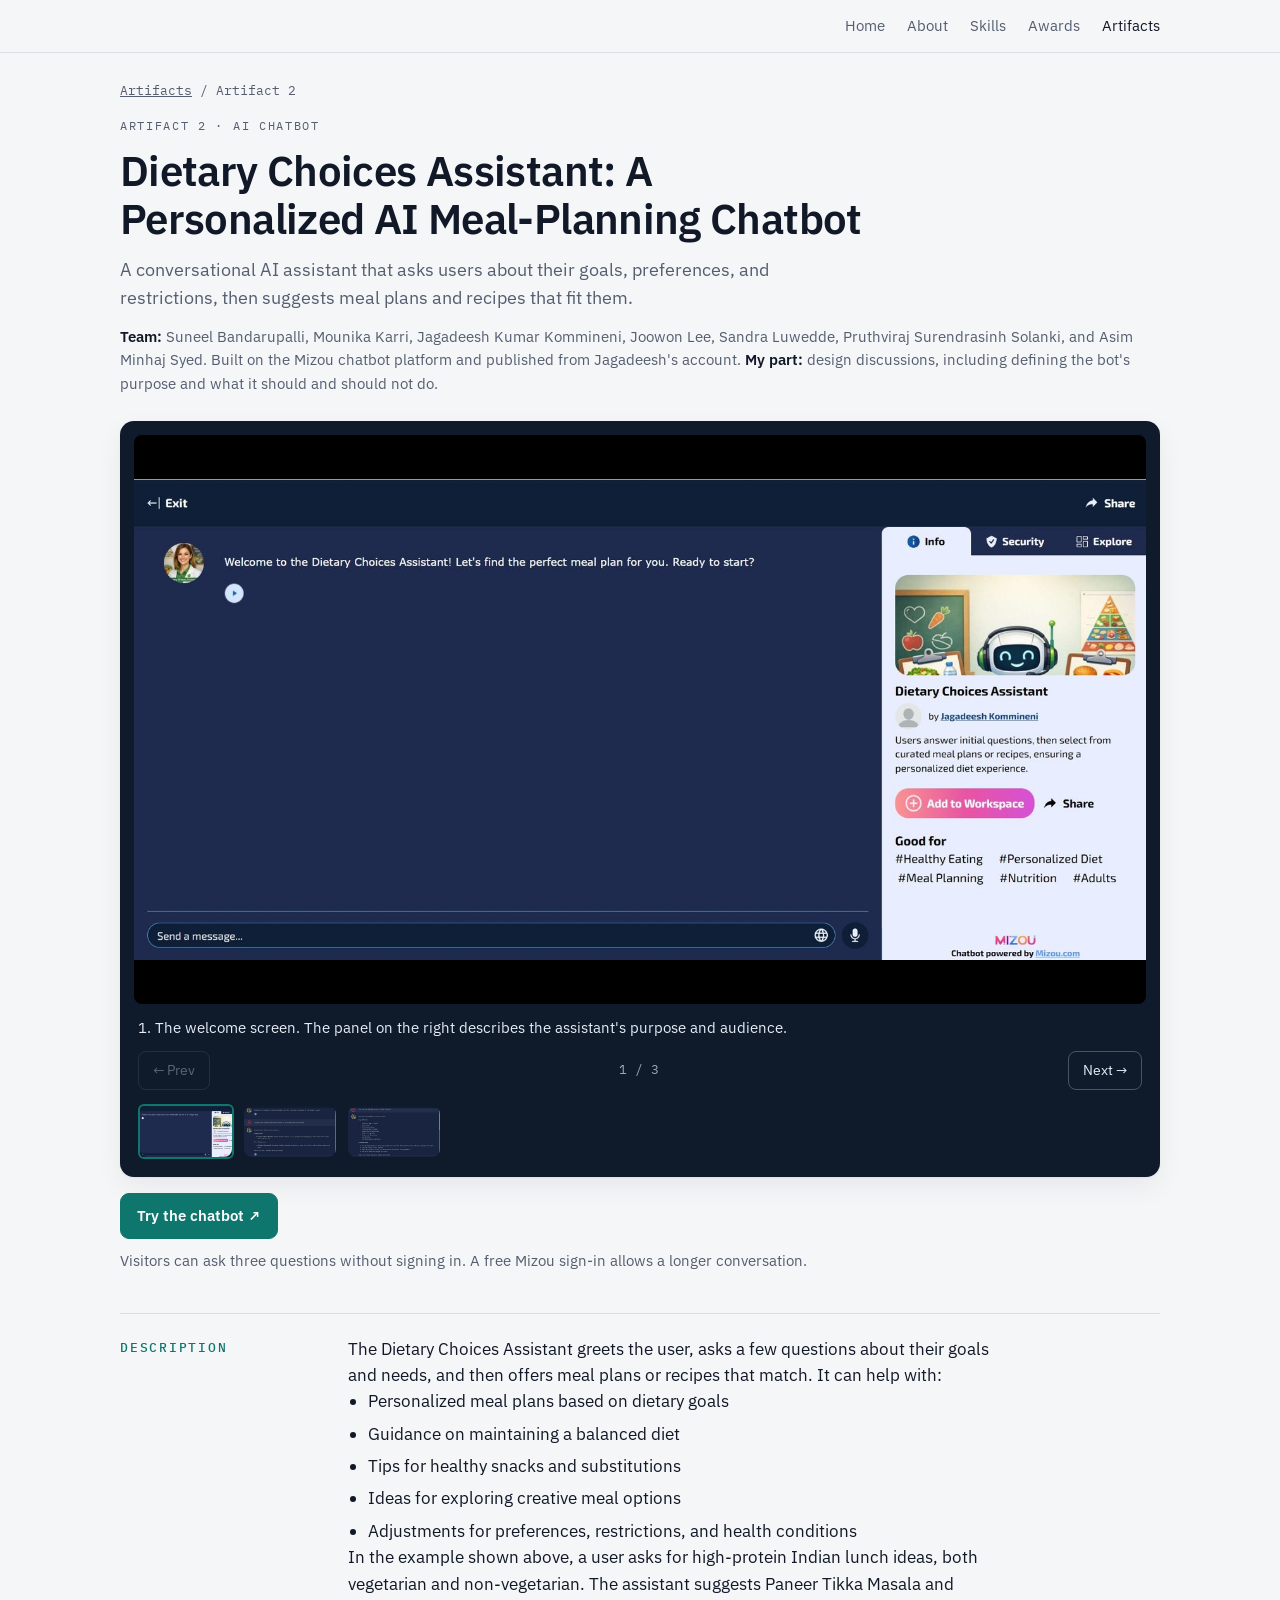
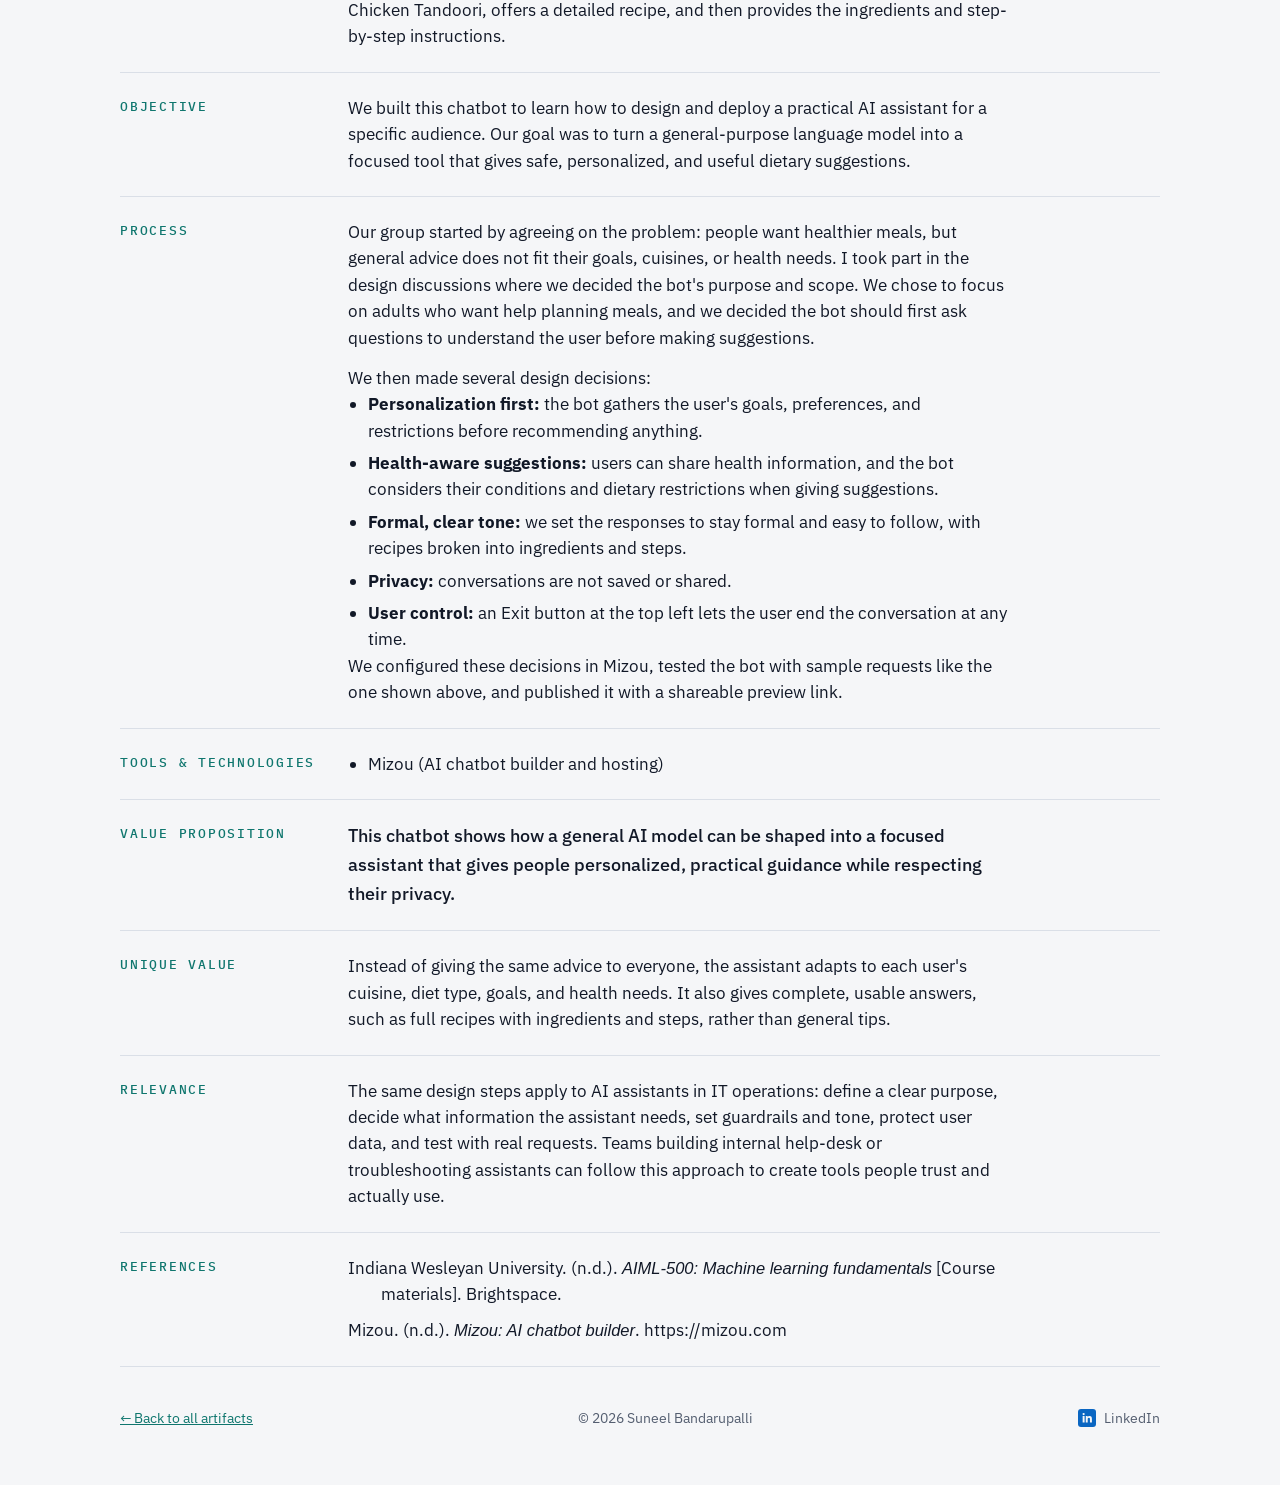
==== commit 62bcbd68: "Add Target Audience section and Artifact 2 references" ====
--- a/artifacts/dietary-choices-assistant/index.html
+++ b/artifacts/dietary-choices-assistant/index.html
@@ -111,6 +111,14 @@
       <h2>Relevance</h2>
       <div class="prose"><p>The same design steps apply to AI assistants in IT operations: define a clear purpose, decide what information the assistant needs, set guardrails and tone, protect user data, and test with real requests. Teams building internal help-desk or troubleshooting assistants can follow this approach to create tools people trust and actually use.</p></div>
     </section>
+
+    <section class="field refs">
+      <h2>References</h2>
+      <div class="prose refs">
+        <p>Indiana Wesleyan University. (n.d.). <i>AIML-500: Machine learning fundamentals</i> [Course materials]. Brightspace.</p>
+        <p>Mizou. (n.d.). <i>Mizou: AI chatbot builder</i>. https://mizou.com</p>
+      </div>
+    </section>
   </div>
 </main>
 
--- a/assets/css/style.css
+++ b/assets/css/style.css
@@ -159,3 +159,53 @@
 .award h3{font-size:18px;font-weight:600}
 .award p{color:var(--muted);font-size:15px}
 @media (max-width:420px){.nav ul{gap:12px;font-size:14px}}
+
+/* artifact 3: case-study layout */
+.cover{margin:0;border-radius:14px;overflow:hidden;box-shadow:var(--shadow);background:var(--band)}
+.cover img{width:100%;aspect-ratio:16/9;object-fit:cover}
+.duo{display:grid;grid-template-columns:repeat(2,minmax(0,1fr));gap:16px;margin-top:20px}
+@media (max-width:720px){.duo{grid-template-columns:1fr}}
+.case{background:var(--surface);border:1px solid var(--line);border-top:4px solid var(--accent);border-radius:12px;padding:20px 22px;box-shadow:var(--shadow);display:grid;gap:10px;align-content:start}
+.case h2{font-size:21px;font-weight:600}
+.case dl{display:grid;gap:10px;margin:4px 0 0}
+.case dt{font-family:var(--mono);font-size:11.5px;letter-spacing:.12em;text-transform:uppercase;color:var(--muted)}
+.case dd{margin:2px 0 0;font-size:15.5px}
+.paper{margin-top:44px;display:grid;gap:14px}
+.paper h2{font-size:clamp(22px,3vw,26px);font-weight:600;margin-top:22px}
+.paper h3{font-family:var(--mono);font-size:12.5px;letter-spacing:.12em;text-transform:uppercase;color:var(--accent);font-weight:500;margin-top:8px}
+.paper p{font-size:16.5px}
+.tablewrap{overflow-x:auto;border:1px solid var(--line);border-radius:12px;background:var(--surface)}
+.tablewrap table{width:100%;border-collapse:collapse;min-width:560px;font-size:15px}
+.tablewrap th,.tablewrap td{text-align:left;padding:12px 16px;border-bottom:1px solid var(--line);vertical-align:top}
+.tablewrap thead th{font-family:var(--mono);font-size:12px;letter-spacing:.1em;text-transform:uppercase;color:var(--muted);font-weight:500;background:var(--sunk)}
+.tablewrap tbody th{font-weight:600}
+.tablewrap tbody tr:last-child th,.tablewrap tbody tr:last-child td{border-bottom:0}
+/* Artifact 4: explainer */
+.paper .lead{font-size:clamp(19px,2.4vw,22px);font-weight:500;line-height:1.45;color:var(--ink);border-left:4px solid var(--accent);padding-left:16px}
+.steps{display:grid;gap:12px;margin:0;padding-left:30px;font-size:16.5px}
+.steps li{padding-left:4px}
+.steps li::marker{font-family:var(--mono);color:var(--accent);font-weight:500}
+.diagram{margin:18px 0 6px;display:grid;gap:10px}
+.diagram-scroll{overflow-x:auto;border:1px solid var(--line);border-radius:12px;background:var(--surface);padding:16px}
+.diagram svg{display:block;width:100%;min-width:620px;height:auto}
+.diagram figcaption{font-size:14.5px;color:var(--muted)}
+.d-head{font-family:var(--sans);font-size:17px;font-weight:600;fill:var(--ink)}
+.d-sub{font-family:var(--mono);font-size:12.5px;fill:var(--muted)}
+.d-wire{stroke:var(--line);stroke-width:1.5;fill:none}
+.d-line{stroke:var(--line)}
+.d-node circle{fill:var(--accent-soft);stroke:var(--accent);stroke-width:2}
+.d-strong circle{fill:var(--accent);fill-opacity:.35}
+.d-out-a{fill:var(--accent)}
+.d-out-a-t{font-family:var(--mono);font-size:16px;fill:var(--accent-ink)}
+.d-out-b{fill:var(--sunk);stroke:var(--line)}
+.d-out-b-t{font-family:var(--mono);font-size:16px;fill:var(--muted)}
+.d-fwd{stroke:var(--accent);stroke-width:2.5;fill:none}
+.d-back{stroke:#B7791F;stroke-width:2.5;stroke-dasharray:8 6;fill:none}
+.d-accent-fill{fill:var(--accent)}
+.d-warm-fill{fill:#B7791F}
+.d-cap{font-family:var(--sans);font-size:13.5px;fill:var(--ink);paint-order:stroke;stroke:var(--surface);stroke-width:6px}
+.d-warm{fill:#B7791F}
+.check{margin-top:18px;background:var(--accent-soft);border-radius:12px;padding:18px 20px;display:grid;gap:8px}
+.check .label{color:var(--accent)}
+.check .hint{display:block;margin-top:6px;font-size:14.5px;color:var(--muted)}
+@media (prefers-color-scheme:dark){.d-back,.d-warm-fill,.d-warm{stroke:#F3C969}.d-warm-fill,.d-warm{fill:#F3C969}.d-warm{stroke:var(--surface)}}
